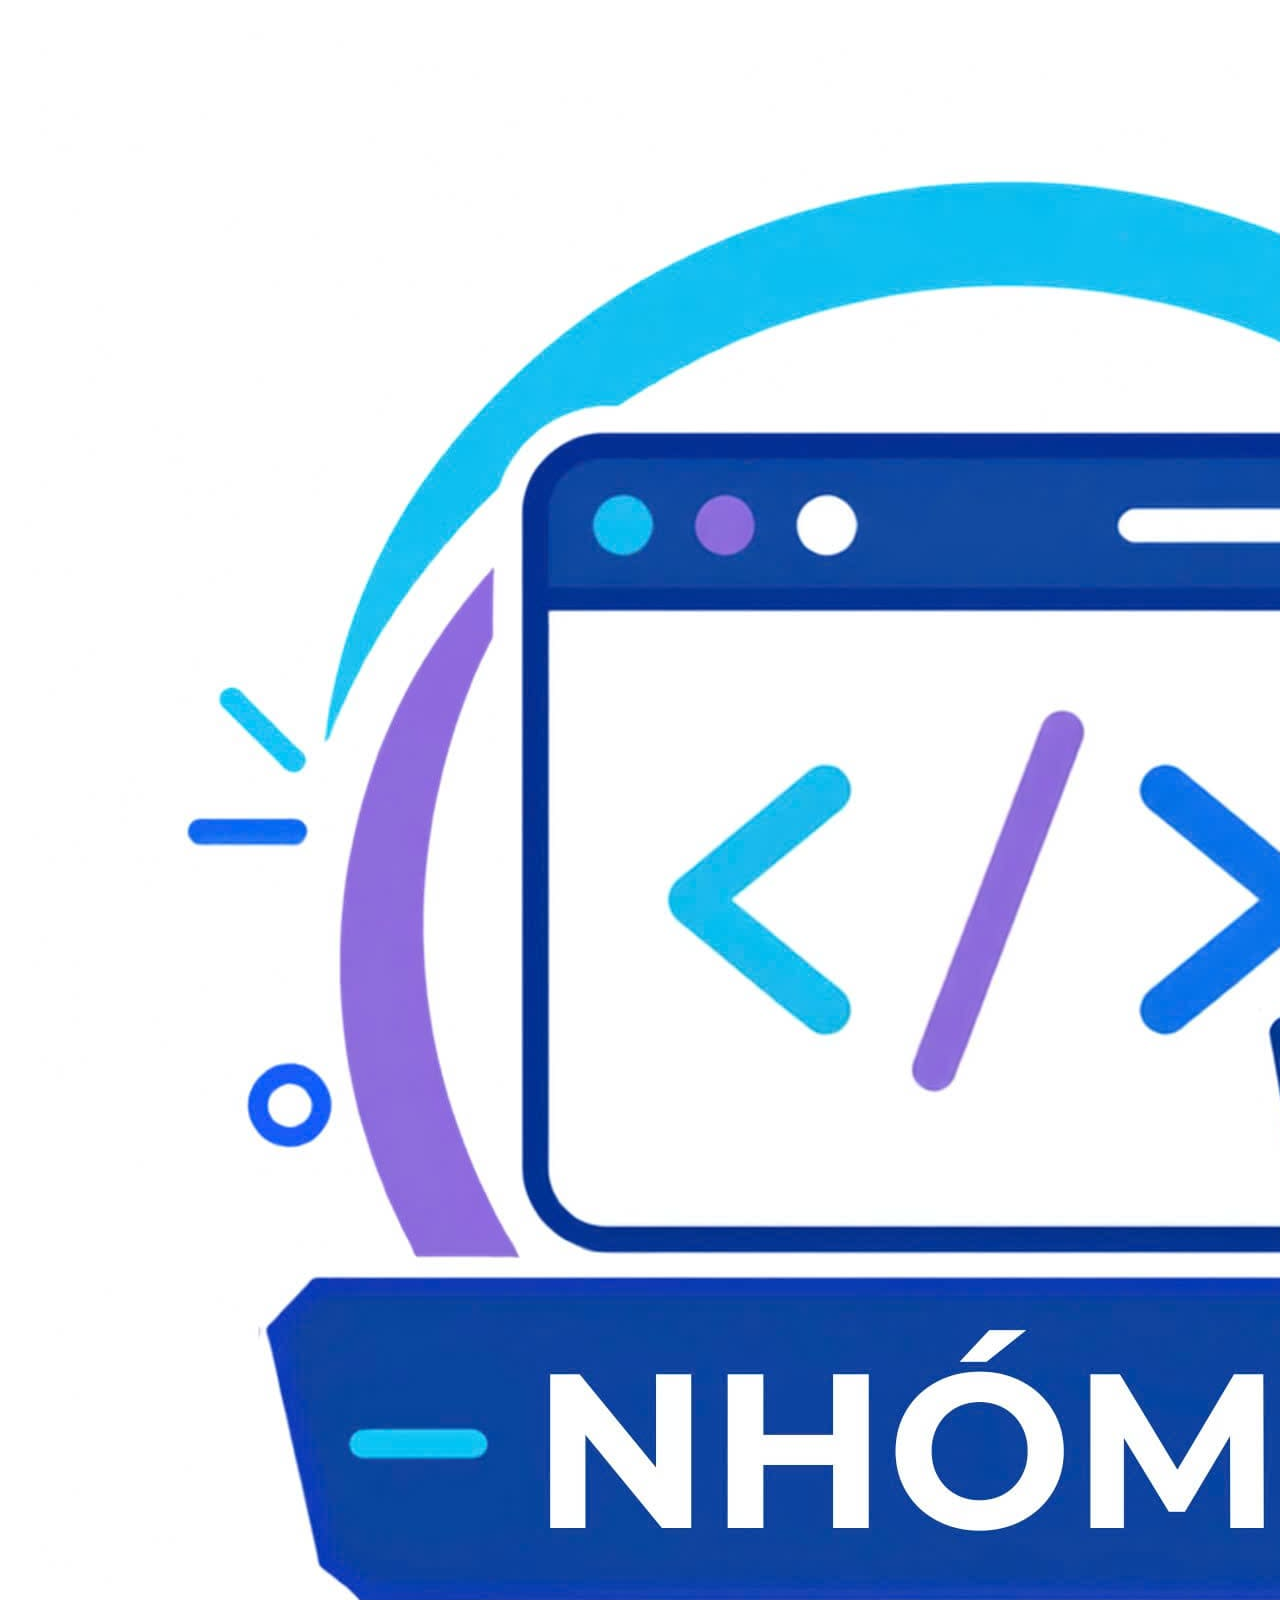
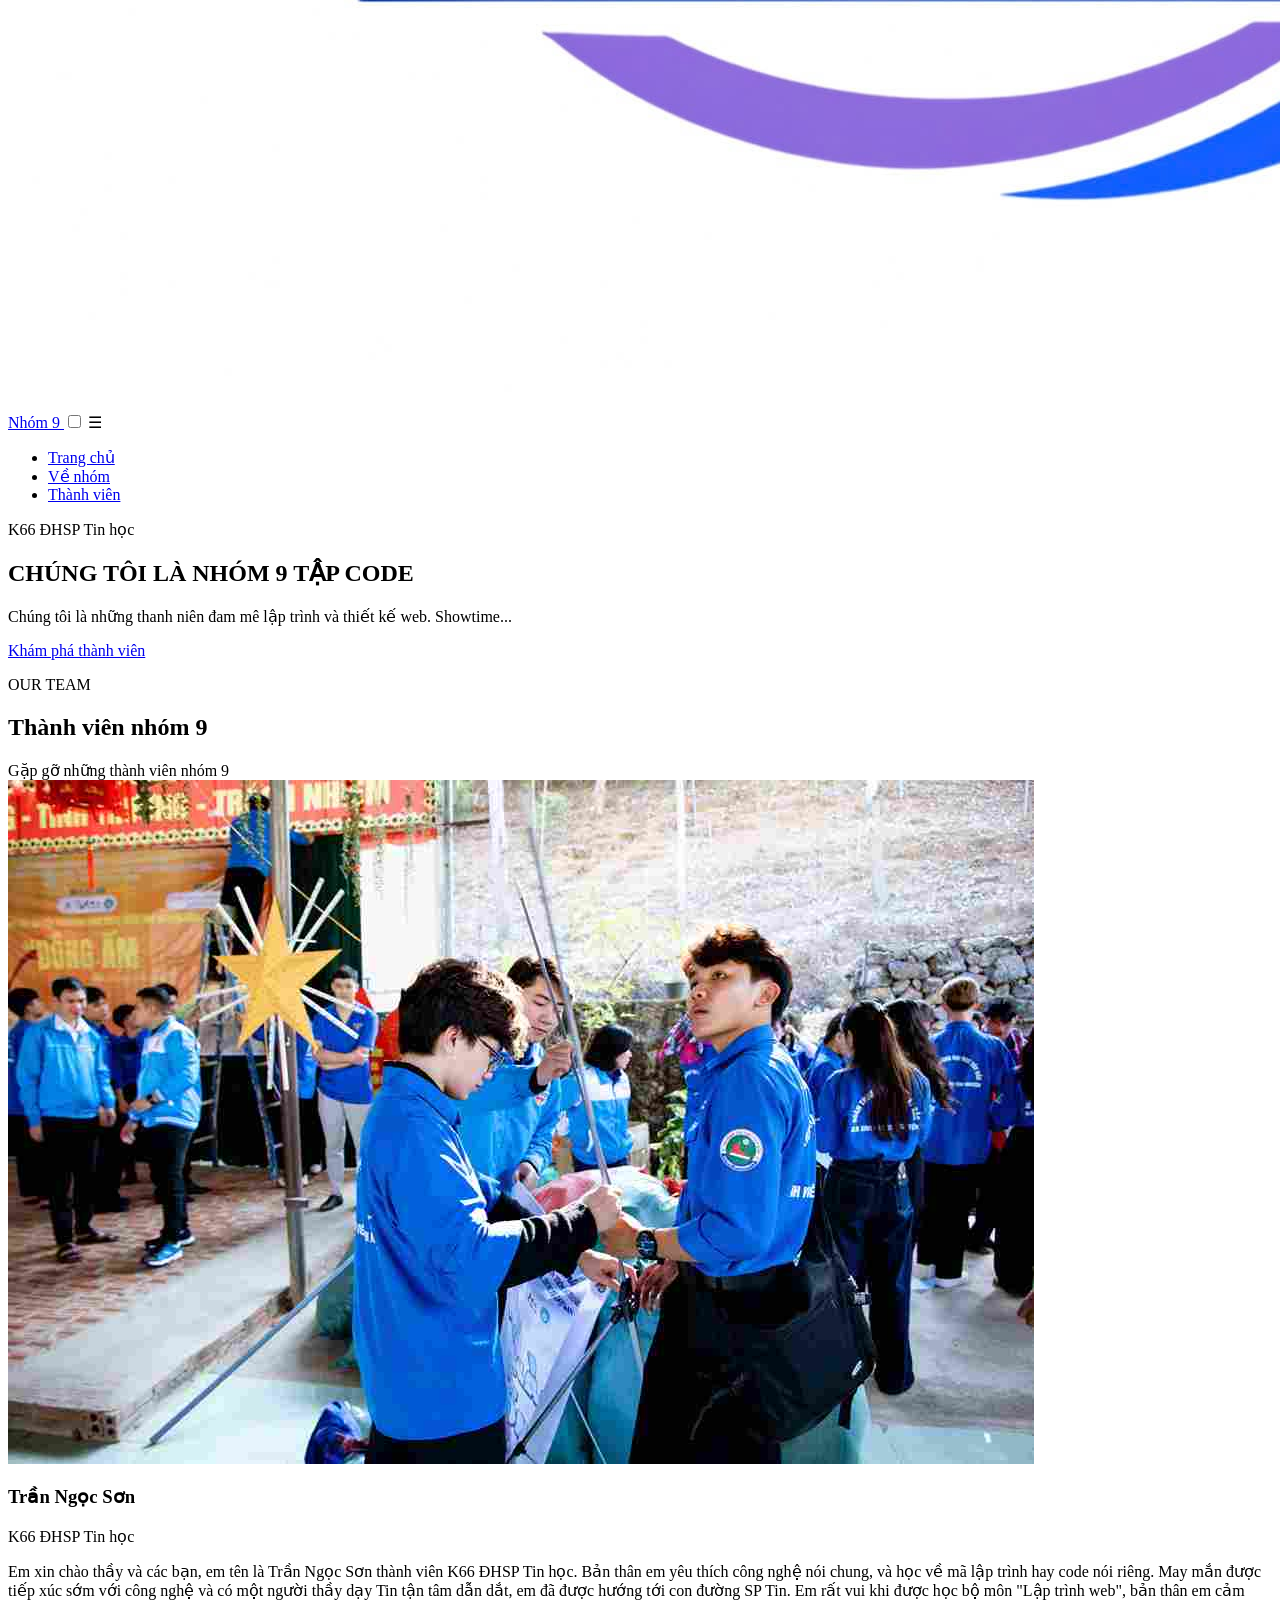
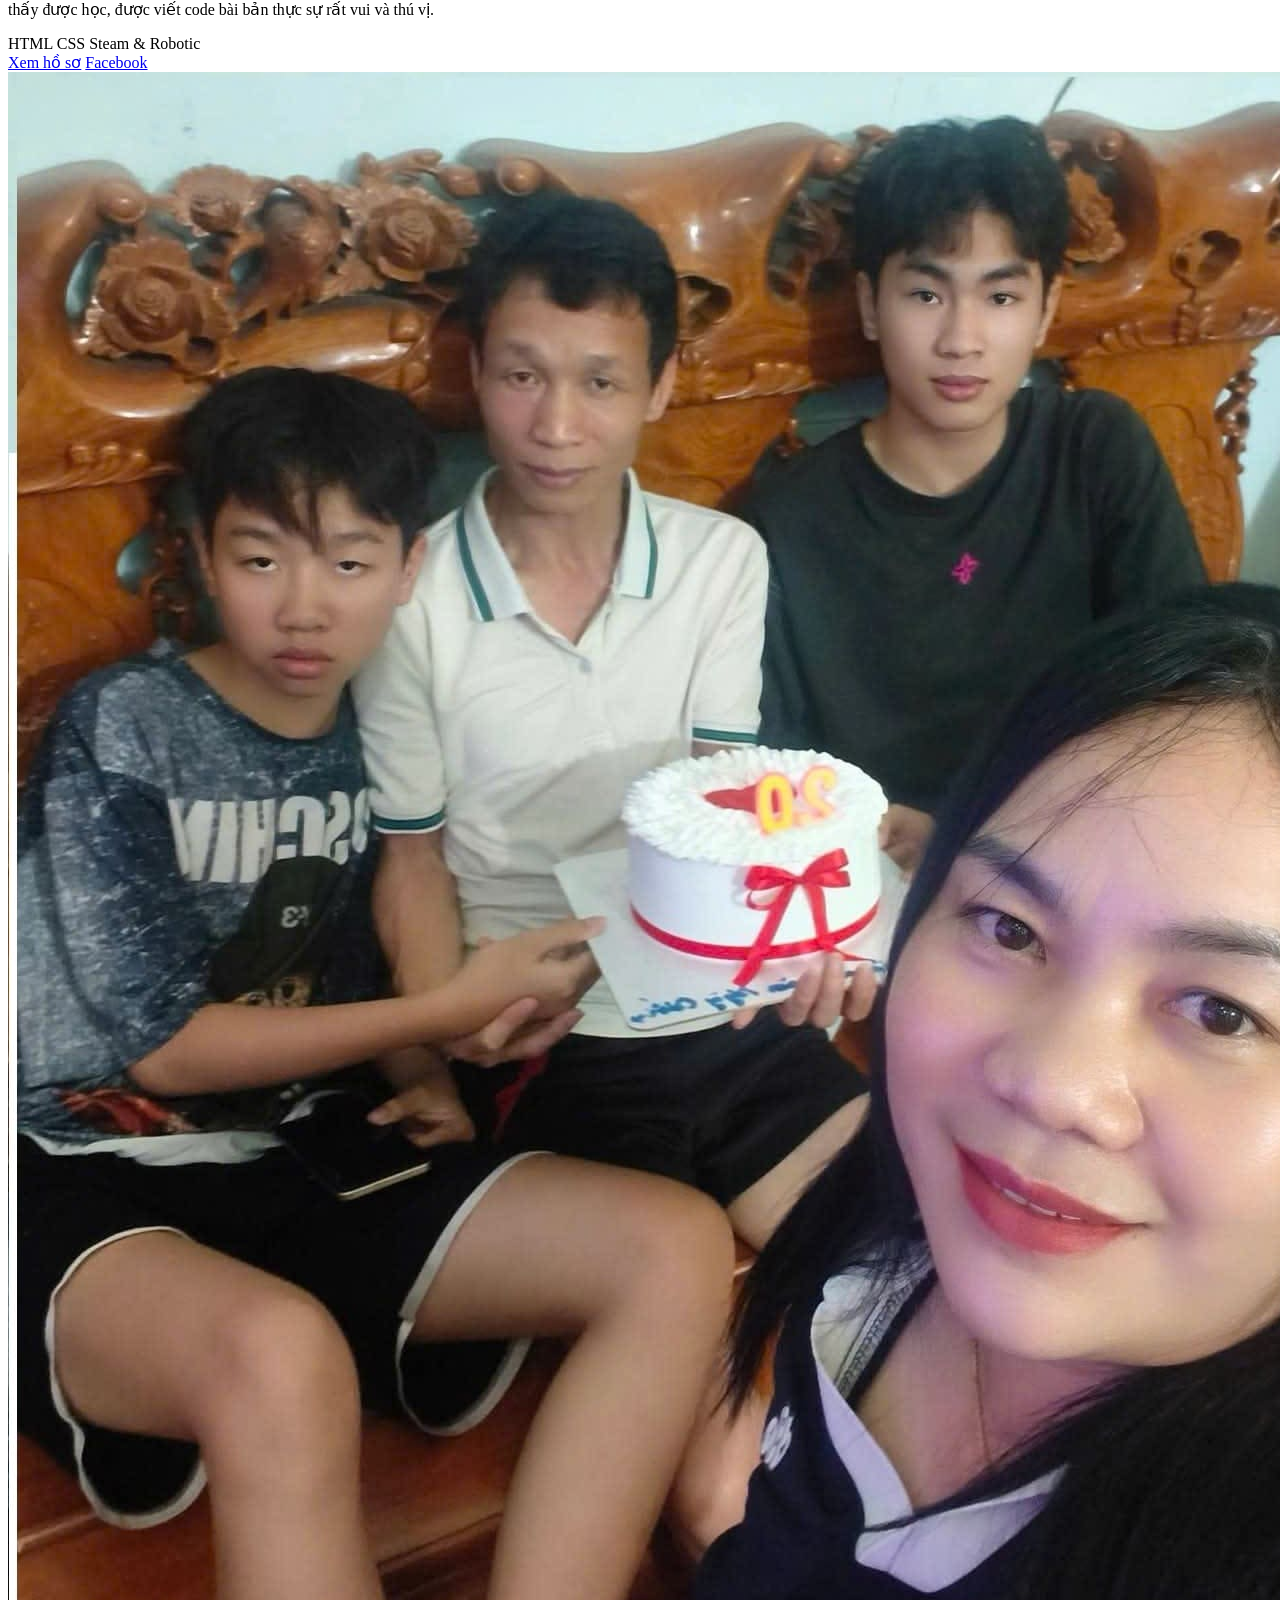
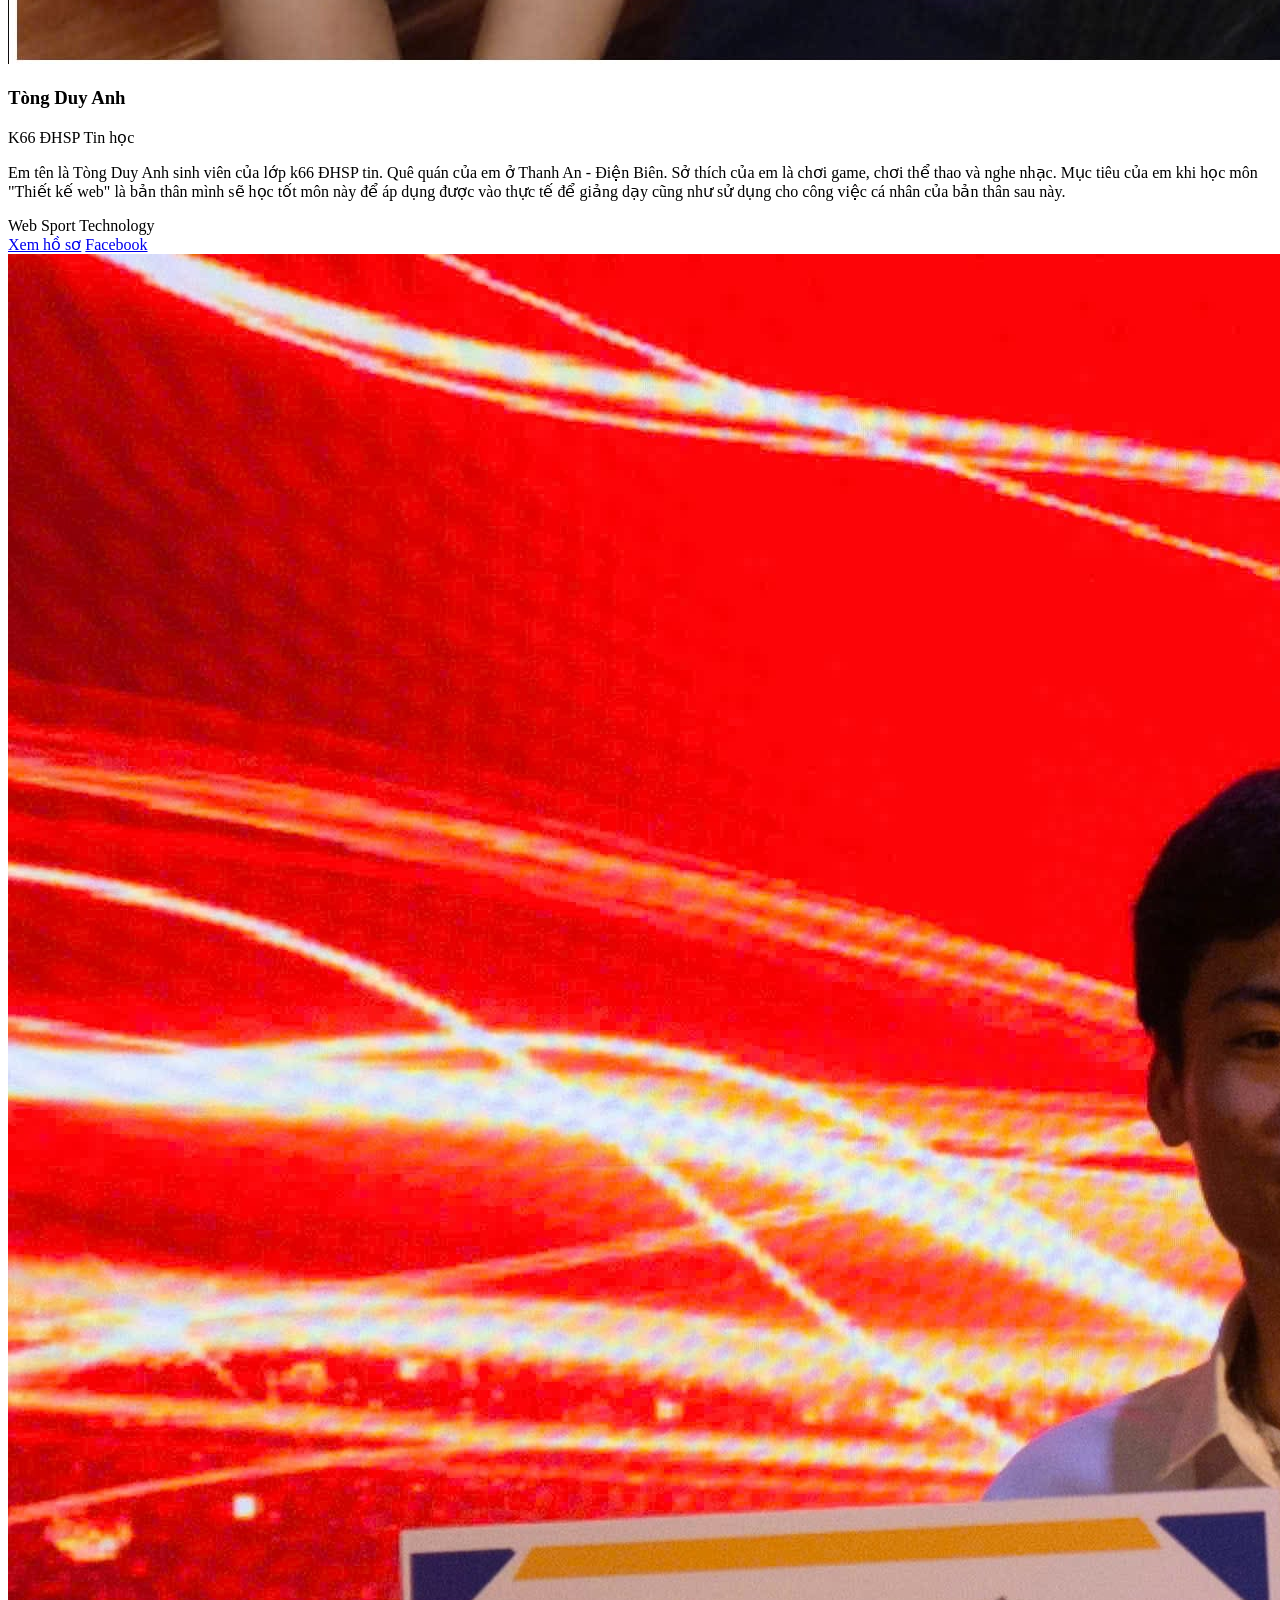
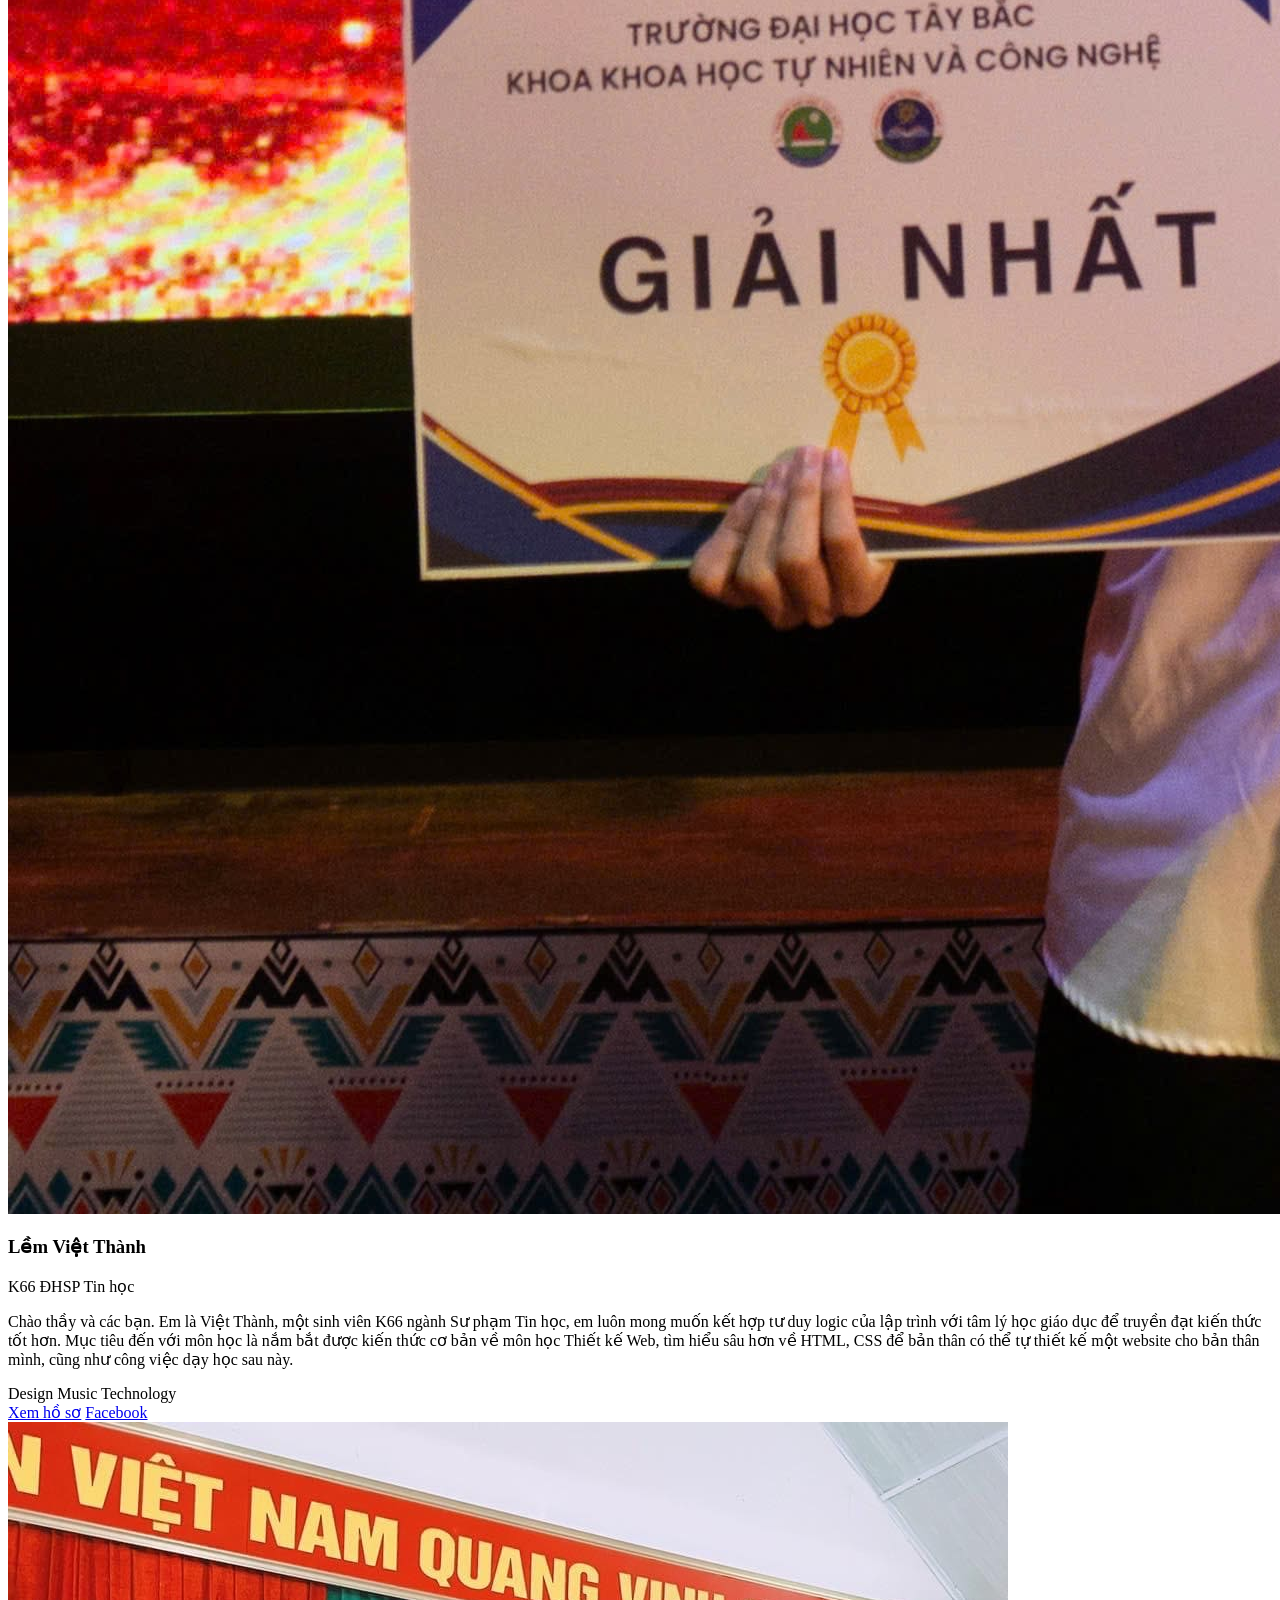
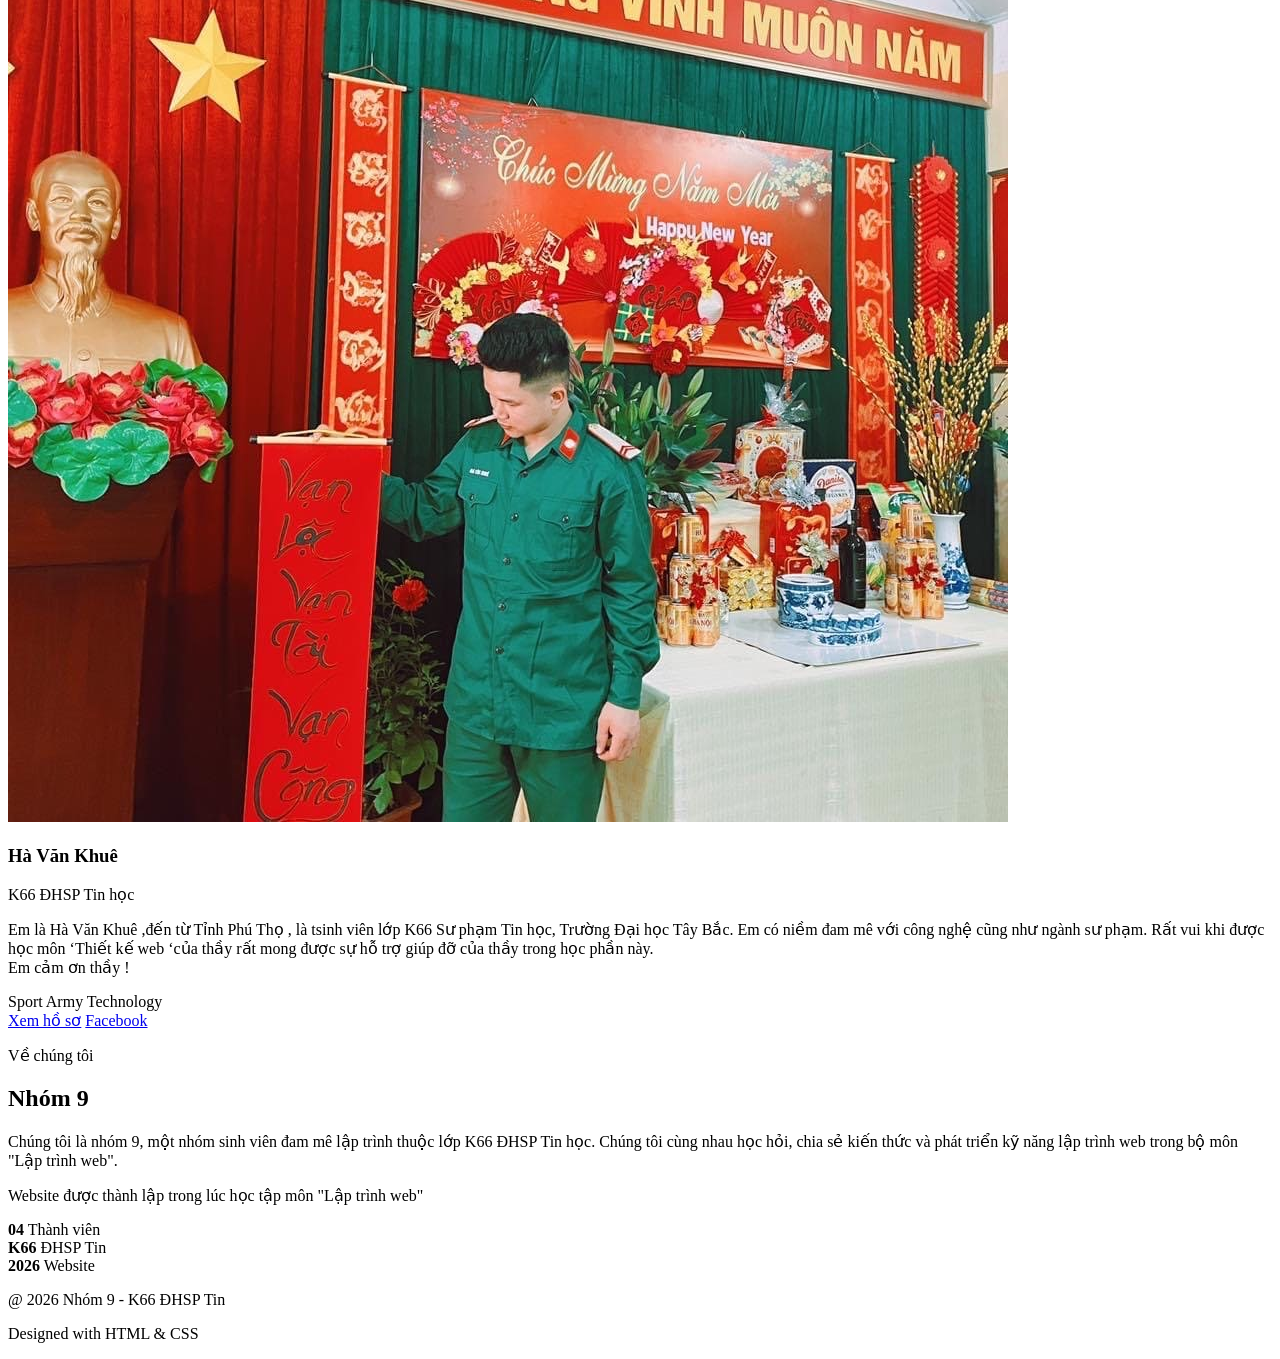
==== index.html @ d52a02b0 "Add files via upload Add HTML project file" ====
<!DOCTYPE html>
<html lang="vn">
    <head>
        <meta charset="UTF-8">
        <meta name="viewport" content="width=device-width, initial-scale=1.0">
        <title>Chúng toi là nhóm 9 viết html</title>
        <link rel="stylesheet" href="style.css">
    </head>
    <body>
        <header class="header">
            <nav class="navbar">
                <a href="#home" class="logo">
                    <img src="image/logo.jpg" alt="logo">
                    <span>Nhóm 9</span>
                </a>
                <input type="checkbox" id="menu-toggle" class="menu-checkbox">
                <label for="menu-toggle" class="menu-button">☰</label>
                <ul class="nav-links">
                    <li><a href="#home">Trang chủ</a></li>
                    <li><a href="#about">Về nhóm</a></li>
                    <li><a href="#members">Thành viên</a></li>
                </ul>
            </nav>
        </header>
        <main>
            <section class="hero" id="home">
                <div class="hero-content">
                    <p class="hero-small">K66 ĐHSP Tin học</p>
                    <h1>CHÚNG TÔI LÀ <span>NHÓM 9 TẬP CODE</span></h1>
                    <p class="hero-description">Chúng tôi là những thanh niên đam mê lập trình và thiết kế web. Showtime...</p>
                    <a class="primary-button" href="#members">Khám phá thành viên</a>
                </div>
            </section>
            <section class="members-section" id="members">
                <div class="section-heading">
                    <p>OUR TEAM</p>
                    <h2>Thành viên nhóm 9</h2>
                    <span>Gặp gỡ những thành viên nhóm 9</span>
                    <div class="member-grid">
                        <article class="member-card">
                            <div class="member-image">
                                <img src="image/Sukien.jpg" alt="Trần Ngọc Sơn">
                            </div>
                            <div class="member-content">
                                <h3>Trần Ngọc Sơn</h3>
                                <p class="member-role">K66 ĐHSP Tin học</p>
                                <p class="member-description">
                                    Em xin chào thầy và các bạn, em tên là Trần Ngọc Sơn thành viên K66 ĐHSP Tin học. 
                                    Bản thân em yêu thích công nghệ nói chung, và học về mã lập trình hay code nói riêng.
                                    May mắn được tiếp xúc sớm với công nghệ và có một người thầy dạy Tin tận tâm dẫn dắt,
                                    em đã được hướng tới con đường SP Tin. Em rất vui khi được học bộ môn "Lập trình web", 
                                    bản thân em cảm thấy được học, được viết code bài bản thực sự rất vui và thú vị.
                                </p>
                                <div class="skills">
                                    <span>HTML</span>
                                    <span>CSS</span>
                                    <span>Steam & Robotic</span>
                                </div>
                                <div class="member-action">
                                    <a href="#son" class="detail-button">Xem hồ sơ</a>
                                    <a href="https://www.facebook.com/son.tranngoc.9" target="_blank" rel="noopener noreferrer" class="facebook-button">Facebook</a>
                                </div>
                            </div>
                        </article>
                        <article class="member-card">
                            <div class="member-image">
                                <img src="image/Duyanh.jpg" alt="Tòng Duy Anh">
                            </div>
                            <div class="member-content">
                                <h3>Tòng Duy Anh</h3>
                                <p class="member-role">K66 ĐHSP Tin học</p>
                                <p class="member-description">
                                    Em tên là Tòng Duy Anh sinh viên của lớp k66 ĐHSP tin. 
                                    Quê quán của em ở Thanh An - Điện Biên. Sở thích của 
                                    em là chơi game, chơi thể thao và nghe nhạc. Mục tiêu 
                                    của em khi học môn "Thiết kế web" là bản thân mình sẽ 
                                    học tốt môn này để áp dụng được vào thực tế để giảng 
                                    dạy cũng như sử dụng cho công việc cá nhân của bản 
                                    thân sau này.
                                </p>
                                <div class="skills">
                                    <span>Web</span>
                                    <span>Sport</span>
                                    <span>Technology</span>
                                </div>
                                <div class="member-actions">
                                    <a href="#duyanh" class="detail-button">Xem hồ sơ</a>
                                    <a href="https://www.facebook.com/tong.duyanh.13012007" target="_blank" rel="noopener noreferrer" class="facebook-button">Facebook</a>
                                </div>
                            </div>
                        </article>
                        <article class="member-card">
                            <div class="member-image">
                                <img src="image/VT.jpg" alt="Lềm Việt Thành">
                            </div>
                            <div class="member-content">
                                <h3>Lềm Việt Thành</h3>
                                <p class="member-role">K66 ĐHSP Tin học</p>
                                <p class="member-description">
                                    Chào thầy và các bạn. 
                                    Em là Việt Thành, một sinh viên K66 ngành Sư phạm Tin học, 
                                    em luôn mong muốn kết hợp tư duy logic của lập trình với tâm 
                                    lý học giáo dục để truyền đạt kiến thức tốt hơn. Mục tiêu 
                                    đến với môn học là nắm bắt được kiến thức cơ bản về môn học 
                                    Thiết kế Web, tìm hiểu sâu hơn về HTML, CSS để bản thân có 
                                    thể tự thiết kế một website cho bản thân mình, cũng như công 
                                    việc dạy học sau này.
                                </p>
                                <div class="skills">
                                    <span>Design</span>
                                    <span>Music</span>
                                    <span>Technology</span>
                                </div>
                                <div class="member-actions">
                                    <a href="#vietthanh" class="detail-button">Xem hồ sơ</a>
                                    <a href="https://www.facebook.com/viet.thanh.322712" target="_blank" rel="noopener noreferrer" class="facebook-button">Facebook</a>
                                </div>
                            </div>
                        </article>
                        <article class="member-card">
                            <div class="member-image">
                                <img src="image/Khue.jpg" alt="Hà Văn Khuê">
                            </div>
                            <div class="member-content">
                                <h3>Hà Văn Khuê</h3>
                                <p class="member-role">K66 ĐHSP Tin học</p>
                                <p class="member-description">
                                    Em là Hà Văn Khuê ,đến từ Tỉnh Phú Thọ , 
                                    là tsinh viên lớp K66 Sư phạm Tin học, Trường Đại học Tây Bắc. 
                                    Em có niềm đam mê với công nghệ cũng như ngành sư phạm. 
                                    Rất vui khi được học môn ‘Thiết kế web ‘của thầy rất mong 
                                    được sự hỗ trợ giúp đỡ của thầy trong học phần này.<br> 
                                    Em cảm ơn thầy !
                                </p>
                                <div class="skills">
                                    <span>Sport</span>
                                    <span>Army</span>
                                    <span>Technology</span>
                                </div>
                                <div class="member-actions">
                                    <a href="#khue" class="detail-button">Xem hồ sơ</a>
                                    <a href="https://web.facebook.com/share/1Hk7yNemvR/" target="_blank" rel="noopener noreferrer" class="facebook-button">Facebook</a>
                                </div>
                            </div>
                        </article>
                    </div>
            </section>
            <section class="about-section" id="about">
                <div class="about-container">
                    <div class="about-text">
                        <p class="section-label">Về chúng tôi</p>
                        <h2>Nhóm 9</h2>
                        <p>Chúng tôi là nhóm 9, một nhóm sinh viên đam mê lập trình thuộc lớp K66 ĐHSP Tin học. Chúng tôi cùng nhau học hỏi, chia sẻ kiến thức và phát triển kỹ năng lập trình web trong bộ môn "Lập trình web".</p>
                        <p>Website được thành lập trong lúc học tập môn "Lập trình web"</p>
                    </div>
                    <div class="statistics">
                        <div class="stat">
                            <strong>04</strong>
                            <span>Thành viên</span>
                        </div>
                        <div class="stat">
                            <strong>K66</strong>
                            <span>ĐHSP Tin</span>
                        </div>
                        <div class="stat">
                            <strong>2026</strong>
                            <span>Website</span>
                        </div>
                    </div>
                </div>
            </section>
        </main>
        <footer class="footer">
            <p>@ 2026 Nhóm 9 - K66 ĐHSP Tin</p>
            <p>Designed with HTML & CSS</p>
        </footer>
    </body>
</html>
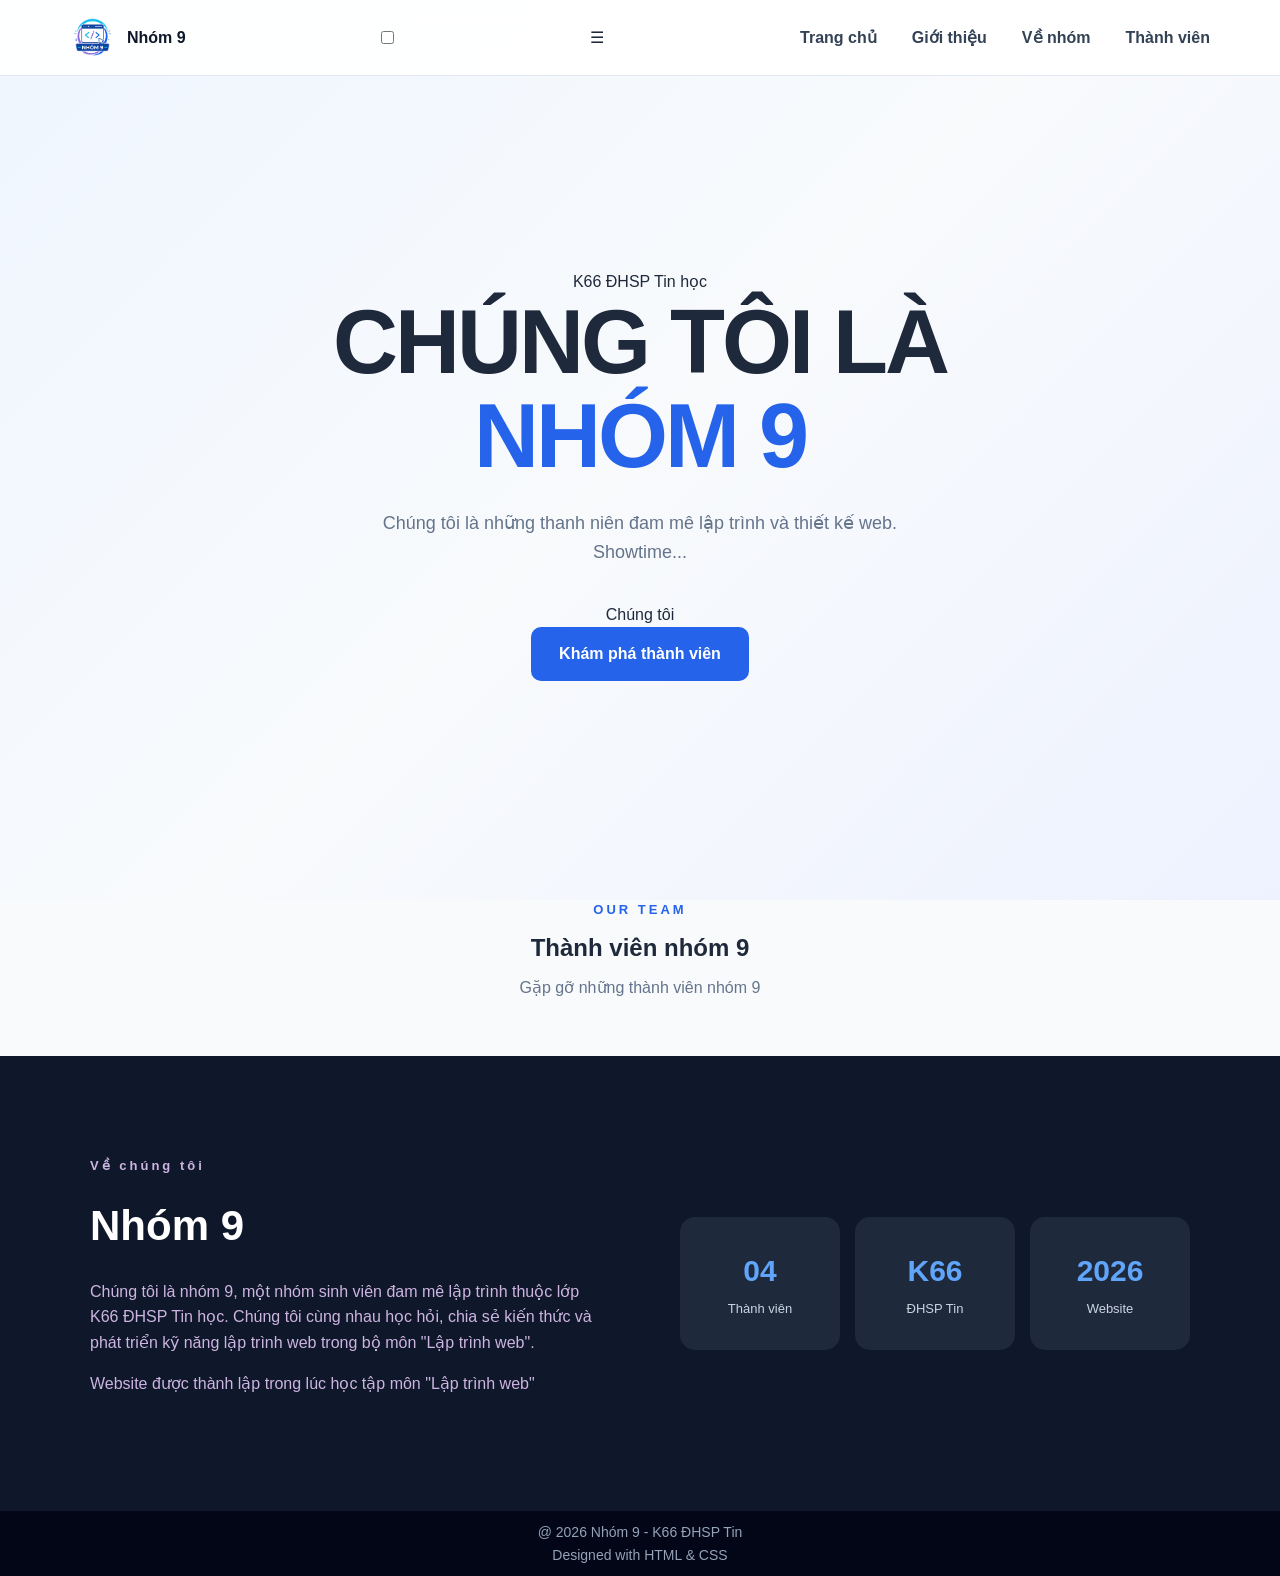
==== commit 3126db96: "Update index.html" ====
--- a/index.html
+++ b/index.html
@@ -1,9 +1,9 @@
 <!DOCTYPE html>
-<html lang="vn">
+<html lang="vi">
     <head>
         <meta charset="UTF-8">
         <meta name="viewport" content="width=device-width, initial-scale=1.0">
-        <title>Chúng toi là nhóm 9 viết html</title>
+        <title>Chúng tôi là nhóm 9 viết html</title>
         <link rel="stylesheet" href="style.css">
     </head>
     <body>
@@ -17,6 +17,7 @@
                 <label for="menu-toggle" class="menu-button">☰</label>
                 <ul class="nav-links">
                     <li><a href="#home">Trang chủ</a></li>
+                    <li><a href="#intro">Giới thiệu</a></li>
                     <li><a href="#about">Về nhóm</a></li>
                     <li><a href="#members">Thành viên</a></li>
                 </ul>
@@ -26,124 +27,30 @@
             <section class="hero" id="home">
                 <div class="hero-content">
                     <p class="hero-small">K66 ĐHSP Tin học</p>
-                    <h1>CHÚNG TÔI LÀ <span>NHÓM 9 TẬP CODE</span></h1>
+                    <h1>CHÚNG TÔI LÀ <span>NHÓM 9</span></h1>
                     <p class="hero-description">Chúng tôi là những thanh niên đam mê lập trình và thiết kế web. Showtime...</p>
+                    <p class="typing-line" aria-live="off">
+                        Chúng tôi <span class="typing-text" id="typing-text"></span><span class="typing-cursor" aria-hidden="true"></span>
+                    </p>
                     <a class="primary-button" href="#members">Khám phá thành viên</a>
                 </div>
             </section>
+
+            <section class="intro-section" id="intro">
+                <div class="intro-inner" id="intro-root">
+                    <noscript>Vui lòng bật JavaScript để xem phần giới thiệu nhóm.</noscript>
+                </div>
+            </section>
+
             <section class="members-section" id="members">
                 <div class="section-heading">
                     <p>OUR TEAM</p>
                     <h2>Thành viên nhóm 9</h2>
                     <span>Gặp gỡ những thành viên nhóm 9</span>
-                    <div class="member-grid">
-                        <article class="member-card">
-                            <div class="member-image">
-                                <img src="image/Sukien.jpg" alt="Trần Ngọc Sơn">
-                            </div>
-                            <div class="member-content">
-                                <h3>Trần Ngọc Sơn</h3>
-                                <p class="member-role">K66 ĐHSP Tin học</p>
-                                <p class="member-description">
-                                    Em xin chào thầy và các bạn, em tên là Trần Ngọc Sơn thành viên K66 ĐHSP Tin học. 
-                                    Bản thân em yêu thích công nghệ nói chung, và học về mã lập trình hay code nói riêng.
-                                    May mắn được tiếp xúc sớm với công nghệ và có một người thầy dạy Tin tận tâm dẫn dắt,
-                                    em đã được hướng tới con đường SP Tin. Em rất vui khi được học bộ môn "Lập trình web", 
-                                    bản thân em cảm thấy được học, được viết code bài bản thực sự rất vui và thú vị.
-                                </p>
-                                <div class="skills">
-                                    <span>HTML</span>
-                                    <span>CSS</span>
-                                    <span>Steam & Robotic</span>
-                                </div>
-                                <div class="member-action">
-                                    <a href="#son" class="detail-button">Xem hồ sơ</a>
-                                    <a href="https://www.facebook.com/son.tranngoc.9" target="_blank" rel="noopener noreferrer" class="facebook-button">Facebook</a>
-                                </div>
-                            </div>
-                        </article>
-                        <article class="member-card">
-                            <div class="member-image">
-                                <img src="image/Duyanh.jpg" alt="Tòng Duy Anh">
-                            </div>
-                            <div class="member-content">
-                                <h3>Tòng Duy Anh</h3>
-                                <p class="member-role">K66 ĐHSP Tin học</p>
-                                <p class="member-description">
-                                    Em tên là Tòng Duy Anh sinh viên của lớp k66 ĐHSP tin. 
-                                    Quê quán của em ở Thanh An - Điện Biên. Sở thích của 
-                                    em là chơi game, chơi thể thao và nghe nhạc. Mục tiêu 
-                                    của em khi học môn "Thiết kế web" là bản thân mình sẽ 
-                                    học tốt môn này để áp dụng được vào thực tế để giảng 
-                                    dạy cũng như sử dụng cho công việc cá nhân của bản 
-                                    thân sau này.
-                                </p>
-                                <div class="skills">
-                                    <span>Web</span>
-                                    <span>Sport</span>
-                                    <span>Technology</span>
-                                </div>
-                                <div class="member-actions">
-                                    <a href="#duyanh" class="detail-button">Xem hồ sơ</a>
-                                    <a href="https://www.facebook.com/tong.duyanh.13012007" target="_blank" rel="noopener noreferrer" class="facebook-button">Facebook</a>
-                                </div>
-                            </div>
-                        </article>
-                        <article class="member-card">
-                            <div class="member-image">
-                                <img src="image/VT.jpg" alt="Lềm Việt Thành">
-                            </div>
-                            <div class="member-content">
-                                <h3>Lềm Việt Thành</h3>
-                                <p class="member-role">K66 ĐHSP Tin học</p>
-                                <p class="member-description">
-                                    Chào thầy và các bạn. 
-                                    Em là Việt Thành, một sinh viên K66 ngành Sư phạm Tin học, 
-                                    em luôn mong muốn kết hợp tư duy logic của lập trình với tâm 
-                                    lý học giáo dục để truyền đạt kiến thức tốt hơn. Mục tiêu 
-                                    đến với môn học là nắm bắt được kiến thức cơ bản về môn học 
-                                    Thiết kế Web, tìm hiểu sâu hơn về HTML, CSS để bản thân có 
-                                    thể tự thiết kế một website cho bản thân mình, cũng như công 
-                                    việc dạy học sau này.
-                                </p>
-                                <div class="skills">
-                                    <span>Design</span>
-                                    <span>Music</span>
-                                    <span>Technology</span>
-                                </div>
-                                <div class="member-actions">
-                                    <a href="#vietthanh" class="detail-button">Xem hồ sơ</a>
-                                    <a href="https://www.facebook.com/viet.thanh.322712" target="_blank" rel="noopener noreferrer" class="facebook-button">Facebook</a>
-                                </div>
-                            </div>
-                        </article>
-                        <article class="member-card">
-                            <div class="member-image">
-                                <img src="image/Khue.jpg" alt="Hà Văn Khuê">
-                            </div>
-                            <div class="member-content">
-                                <h3>Hà Văn Khuê</h3>
-                                <p class="member-role">K66 ĐHSP Tin học</p>
-                                <p class="member-description">
-                                    Em là Hà Văn Khuê ,đến từ Tỉnh Phú Thọ , 
-                                    là tsinh viên lớp K66 Sư phạm Tin học, Trường Đại học Tây Bắc. 
-                                    Em có niềm đam mê với công nghệ cũng như ngành sư phạm. 
-                                    Rất vui khi được học môn ‘Thiết kế web ‘của thầy rất mong 
-                                    được sự hỗ trợ giúp đỡ của thầy trong học phần này.<br> 
-                                    Em cảm ơn thầy !
-                                </p>
-                                <div class="skills">
-                                    <span>Sport</span>
-                                    <span>Army</span>
-                                    <span>Technology</span>
-                                </div>
-                                <div class="member-actions">
-                                    <a href="#khue" class="detail-button">Xem hồ sơ</a>
-                                    <a href="https://web.facebook.com/share/1Hk7yNemvR/" target="_blank" rel="noopener noreferrer" class="facebook-button">Facebook</a>
-                                </div>
-                            </div>
-                        </article>
-                    </div>
+                </div>
+                <div class="member-grid" id="member-grid">
+                    <noscript>Vui lòng bật JavaScript để xem danh sách thành viên.</noscript>
+                </div>
             </section>
             <section class="about-section" id="about">
                 <div class="about-container">
@@ -174,5 +81,7 @@
             <p>@ 2026 Nhóm 9 - K66 ĐHSP Tin</p>
             <p>Designed with HTML & CSS</p>
         </footer>
+
+        <script src="thunghiem.js"></script>
     </body>
-</html>+</html>
--- a/style.css
+++ b/style.css
@@ -0,0 +1,295 @@
+* {
+margin: 0;
+Padding: 0;
+Box-sizing: border-box;
+}
+html {
+scroll-behavior: smooth;
+}
+body {
+font-family: "Segoe UI", Tahoma, Geneva, Verdana, sans-serif;
+background: #f8fafc;
+color: #1e293b;
+line-height: 1.6;
+}
+img {
+max-width: 100%;
+display: block;
+}
+a {
+text-decoration: none;
+}
+/*--------------------------------------*/
+.header {
+position: fixed;
+top: 0;
+left: 0;
+width: 100%;
+z-index: 1000;
+background: rgba(255, 255, 255, 0.92);
+backdrop-filter: blur(12px);
+border-bottom: 1px solid #e2e8f0;
+}
+.navbar {
+max-width: 1200px;
+min-height: 75px;
+margin: auto;
+padding: 0 30px;
+display: flex;
+align-items: center;
+justify-content: space-between;
+}
+.logo {
+display: flex;
+align-items: center;
+gap: 12px;
+color: #0f172a;
+font-weight: 800;
+}
+.logo img {
+width: 45px;
+height: 45px;
+border-radius: 50%;
+object-fit: cover;
+}
+.nav-links {
+display: flex;
+gap: 35px;
+list-style: none;
+}
+.nav-links a {
+color: #334155;
+font-weight: 600;
+position: relative;
+}
+.nav-links a::after {
+content: "";
+position: absolute;
+left: 0;
+bottom: -6px;
+width: 0;
+height: 2px;
+background: #2563eb;
+transition: 0.3s;
+}
+.nav-links a:hover {
+color:#2563eb;
+}
+.nav-links a:hover::after {
+width: 100%;
+}
+/*--------------------------------------*/
+.hero {
+min-height: 100vh;
+padding: 120px 25px 70px;
+display: flex;
+justify-content: center;
+align-items: center;
+text-align: center;
+background: linear-gradient(135deg,#eff6ff,#f8fafc,#eef2ff);
+}
+.hero-content {
+max-width: 100%;
+}
+.hero-label {
+color: #2563eb;
+font-size: 14px;
+font-weight: 800;
+letter-spacing: 3px;
+margin-bottom: 20px;
+}
+.hero h1 {
+font-size: clamp(50px,8vw,90px);
+line-height: 1.05;
+letter-spacing: -3px;
+margin-bottom: 25px;
+}
+.hero h1 span {
+display: block;
+color: #2563eb;
+}
+.hero-description {
+max-width: 600px;
+margin: 0 auto 35px;
+color: #64748b;
+font-size: 18px;
+}
+.primary-button {
+display: inline-block;
+padding: 14px 28px;
+border-radius: 10px;
+background: #2563eb;
+color: white;
+font-weight: 700;
+transition: 0.3s;
+}
+.primary-button:hover {
+transform: translateY(-5px);
+box-shadow: 0px 12px 30px rgba(37,99,235,0.3);
+}
+.member-section {
+max-width: 1250px;
+margin: auto;
+padding: 100px 30px;
+}
+.section-heading {
+text-align: center;
+margin-bottom: 55px;    
+}
+.section-heading > p {
+color: #2563eb;
+font-size: 13px;
+letter-spacing: 3px;
+font-weight: 800;
+}
+.section-heading h2 {
+font-size: clamp(32px,4wx,45px);
+margin: 8px 0;
+}
+.section-heading > span {
+color: #64748b;
+}
+.member-grid {
+display: grid;
+grid-template-columns: repeat(4, 1fr);
+gap: 25px;
+}
+.member-card {
+background: white;
+border: 1px solid #e2e8f0;
+overflow: hidden;
+transition: transform 0.35s ease, box-shadow 0.35s ease;
+border-radius: 2%;
+}
+.member-card:hover {
+transform: translateY(-10px);
+box-shadow: 0 20px 40px rgba(15,23,42,0.13);
+}
+.member-image {
+height: 200px;
+overflow: hidden;
+}
+.member-image img {
+width: 100%;
+height: 100%;
+object-fit: cover;
+transition: transform 0.5s ease;
+}
+.member-card:hover
+.member-image img {
+transform: scale(1.08);
+}
+.member-content {
+padding: 22px;
+}
+.member-content h3 {
+font-size: 21;
+margin-bottom: 3px;
+}
+.member-role {
+color: #2563eb;
+font-size: 14px;
+font-weight: 700;
+margin-bottom: 15px;
+}
+.member-description {
+color: #64748b;
+font-size: 14px;
+min-height: 68px;
+margin-bottom: 15px;
+}
+.skills {
+display: flex;
+flex-wrap: wrap;
+gap: 7px;
+margin-bottom: 20px;
+}
+.skill span {
+padding: 5px 10px;
+border-radius: 20px;
+background: #eff6ff;
+color: #2563eb;
+font-size: 17px;
+font-weight: 700;
+}
+.member-actions {
+display: flex;
+gap: 10px;
+}
+.detail-button, .facebook-button {
+flex: 1;
+padding: 9px 10px;
+border-radius: 8px;
+text-align: center;
+font-size: 17px;
+font-weight: 700;
+transition: 0.3s;
+}
+.detail-button {
+background: #2563eb;
+color: white;
+}
+.facebook-button {
+background: #eff6ff;
+color: #2563eb;
+}
+.detail-button:hover {
+background: #1d4ed8;
+}
+.facebook-button {
+background: #dbeafe;
+}
+.about-section {
+padding: 100px 30px;
+background: #0f172a;
+color: white;
+}
+.about-container {
+max-width: 1100px;
+margin: auto;
+display: grid;
+grid-template-columns: 1fr 1fr;
+gap: 80px;
+align-items: center;
+}
+.section-label {
+color: #60a5fa;
+font-size: 13px;
+font-weight: 800;
+letter-spacing: 3px;
+}
+.about-text h2 {
+font-size: 42px;
+margin: 7px 0 20px;
+}
+.about-text p {
+color: #cdb5e1;
+margin-bottom: 15px;
+}
+.statistics {
+display: grid;
+grid-template-columns: repeat(3,1fr);
+gap: 15px;
+}
+.stat {
+padding: 30px 15px;
+background: #1e293b;
+text-align: center;
+border-radius: 15px;
+}
+.stat strong {
+display: block;
+color: #60a5fa;
+font-size: 30px;
+}
+.stat span {
+color: #cbd5e1;
+font-size: 13px;
+}
+.footer {
+padding: 10px 20px;
+text-align: center;
+background: #020617;
+color: #94a3b8;
+font-size: 14px;
+}
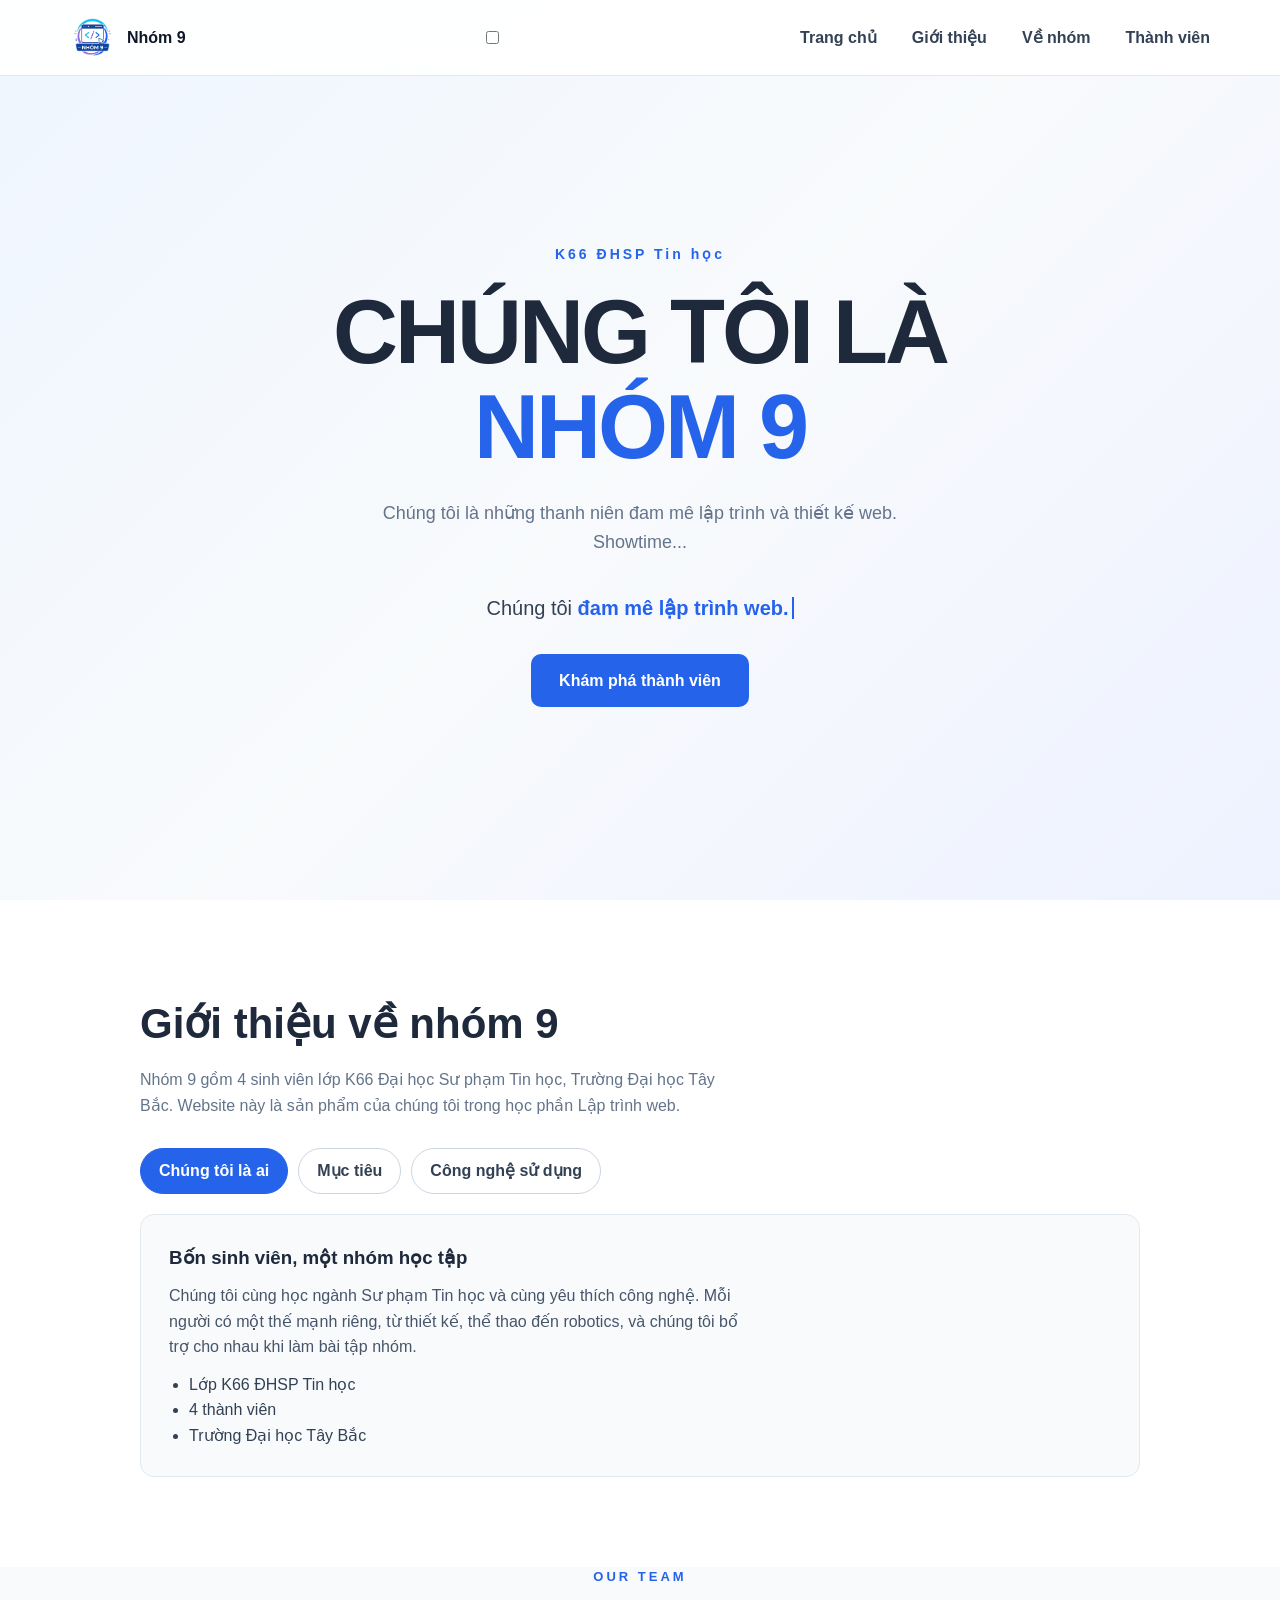
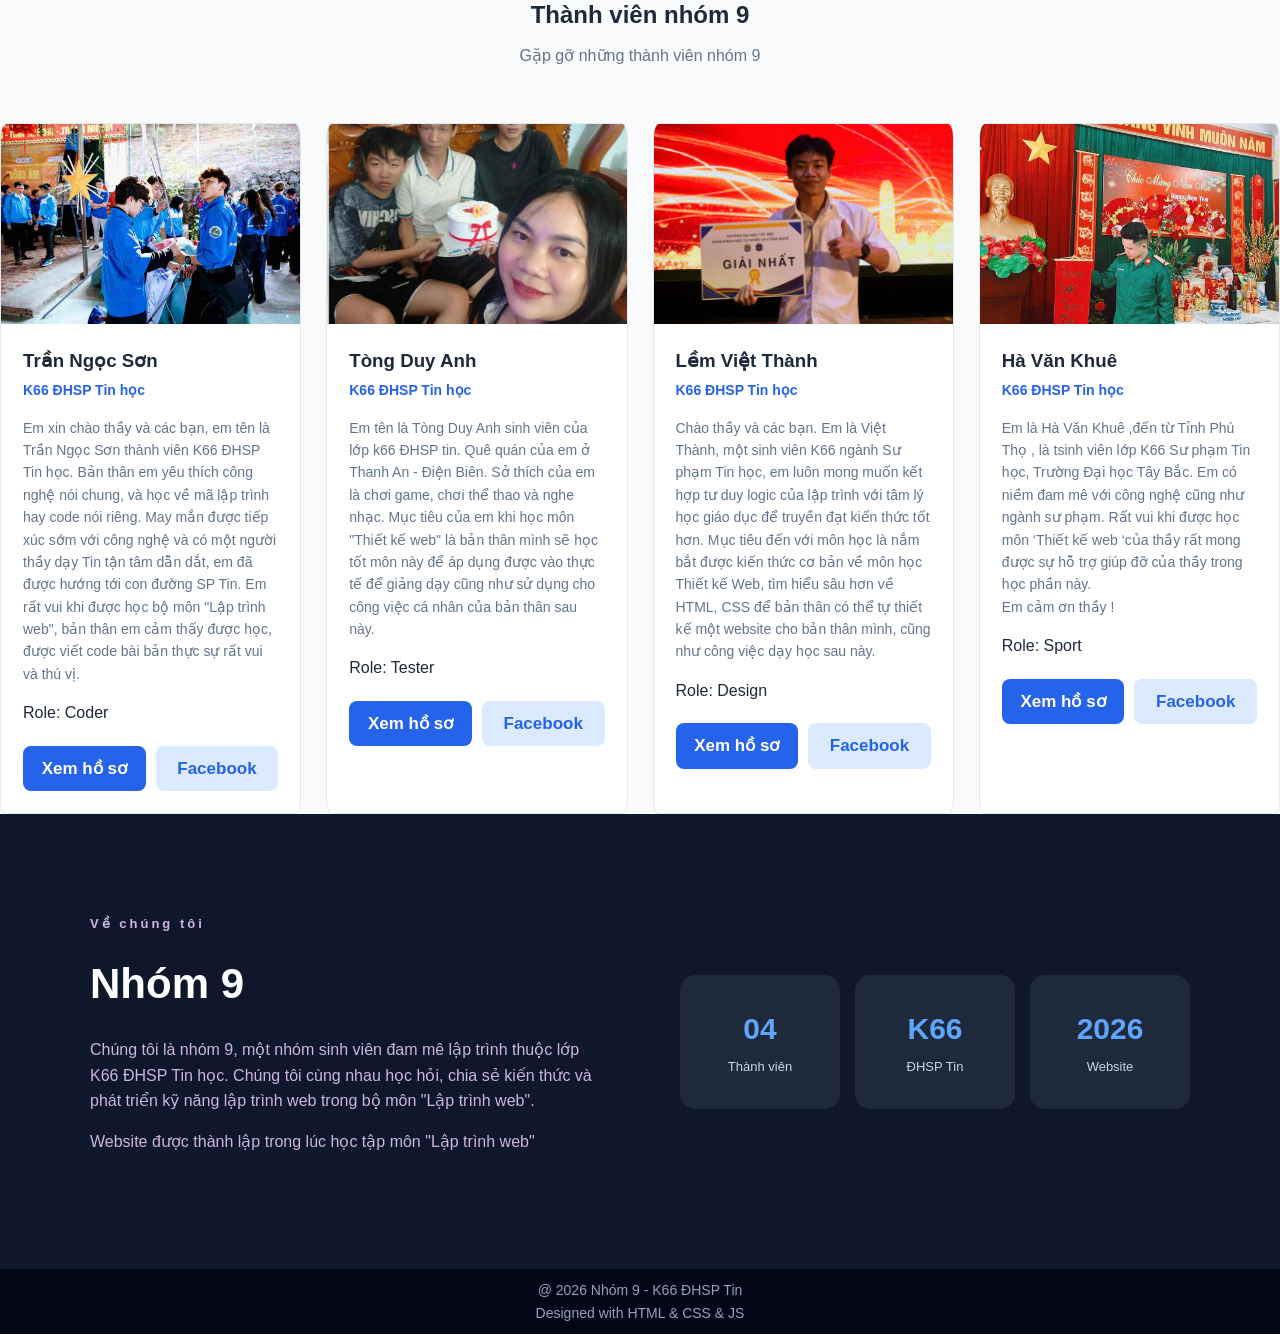
==== commit 6fb1f2d6: "Update index.html" ====
--- a/index.html
+++ b/index.html
@@ -79,9 +79,9 @@
         </main>
         <footer class="footer">
             <p>@ 2026 Nhóm 9 - K66 ĐHSP Tin</p>
-            <p>Designed with HTML & CSS</p>
+            <p>Designed with HTML & CSS & JS</p>
         </footer>
 
-        <script src="thunghiem.js"></script>
+        <script src="scripts.js"></script>
     </body>
 </html>
--- a/style.css
+++ b/style.css
@@ -292,4 +292,151 @@
 background: #020617;
 color: #94a3b8;
 font-size: 14px;
-}+}
+menu-checkbox {
+display: none;
+}
+.menu-button {
+display: none;
+font-size: 28px;
+cursor: pointer;
+color: #0f172a;
+}
+ 
+.hero-small {
+color: #2563eb;
+font-size: 14px;
+font-weight: 800;
+letter-spacing: 3px;
+margin-bottom: 20px;
+}
+.typing-line {
+margin-bottom: 30px;
+font-size: 20px;
+min-height: 1.6em;
+color: #334155;
+}
+.typing-text {
+font-weight: 700;
+color: #2563eb;
+}
+.typing-cursor {
+display: inline-block;
+width: 2px;
+height: 1.1em;
+margin-left: 3px;
+vertical-align: text-bottom;
+background: #2563eb;
+animation: blink 1s steps(1) infinite;
+}
+@keyframes blink {
+50% { opacity: 0; }
+}
+ 
+/* Phần giới thiệu có tab */
+.intro-section {
+padding: 90px 30px;
+background: #ffffff;
+}
+.intro-inner {
+max-width: 1000px;
+margin: auto;
+}
+.intro-inner h2 {
+font-size: clamp(30px,4vw,42px);
+margin-bottom: 10px;
+}
+.intro-lead {
+max-width: 65ch;
+margin-bottom: 30px;
+color: #64748b;
+}
+.intro-tabs {
+display: flex;
+flex-wrap: wrap;
+gap: 10px;
+margin-bottom: 20px;
+}
+.intro-tab {
+font: inherit;
+font-weight: 600;
+padding: 9px 18px;
+border: 1px solid #cbd5e1;
+border-radius: 999px;
+background: white;
+color: #334155;
+cursor: pointer;
+transition: 0.3s;
+}
+.intro-tab:hover {
+border-color: #2563eb;
+color: #2563eb;
+}
+.intro-tab[aria-selected="true"] {
+background: #2563eb;
+border-color: #2563eb;
+color: white;
+}
+.intro-tab:focus-visible {
+outline: 3px solid #93c5fd;
+outline-offset: 2px;
+}
+.intro-panel {
+padding: 28px;
+border: 1px solid #e2e8f0;
+border-radius: 14px;
+background: #f8fafc;
+}
+.intro-panel h3 {
+margin-bottom: 10px;
+}
+.intro-panel p {
+max-width: 65ch;
+margin-bottom: 12px;
+color: #475569;
+}
+.intro-panel ul {
+padding-left: 20px;
+color: #334155;
+}
+ 
+@media (max-width: 1000px) {
+.member-grid {
+grid-template-columns: repeat(2, 1fr);
+}
+.about-container {
+grid-template-columns: 1fr;
+gap: 40px;
+}
+}
+@media (max-width: 768px) {
+.menu-button {
+display: block;
+}
+.nav-links {
+display: none;
+position: absolute;
+top: 75px;
+left: 0;
+width: 100%;
+flex-direction: column;
+gap: 0;
+padding: 10px 30px 20px;
+background: white;
+border-bottom: 1px solid #e2e8f0;
+}
+.menu-checkbox:checked ~ .nav-links {
+display: flex;
+}
+.nav-links li {
+padding: 10px 0;
+}
+}
+@media (max-width: 600px) {
+.member-grid {
+grid-template-columns: 1fr;
+}
+.hero h1 {
+letter-spacing: -1px;
+}
+}
